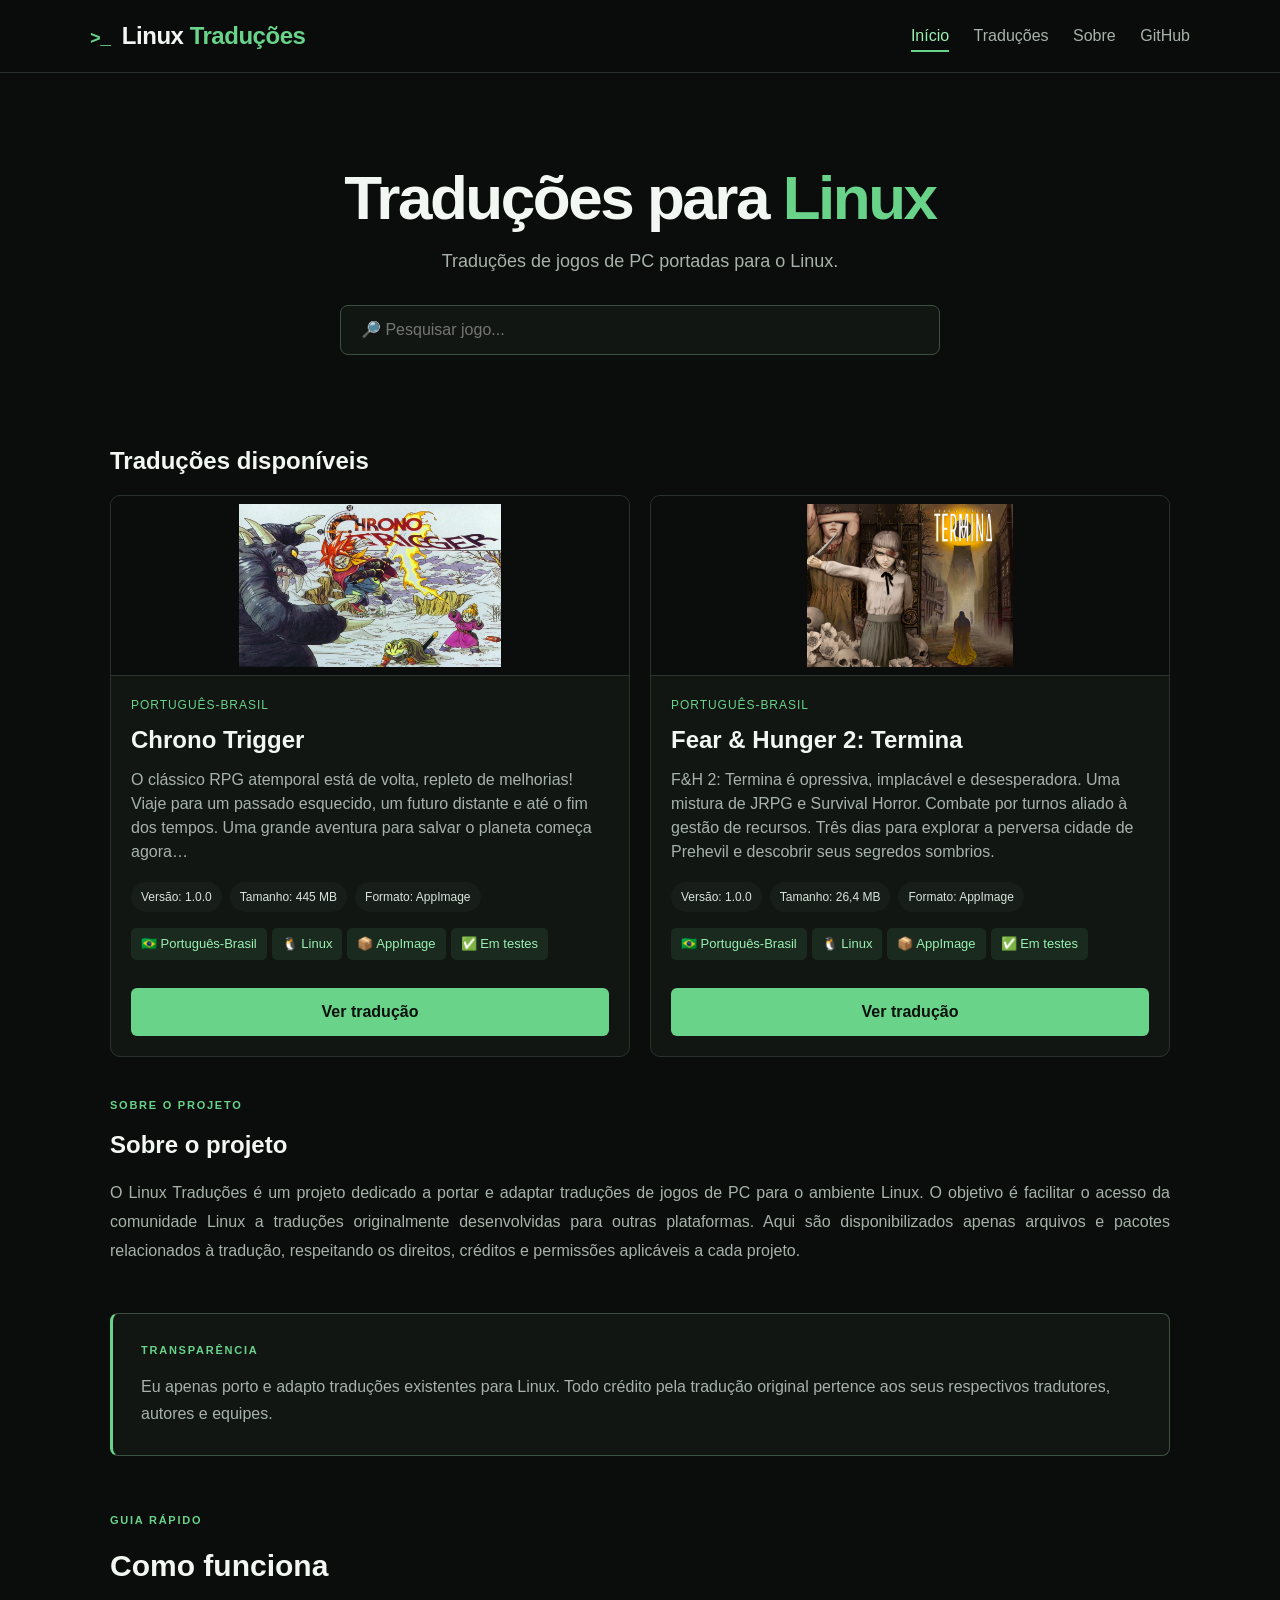
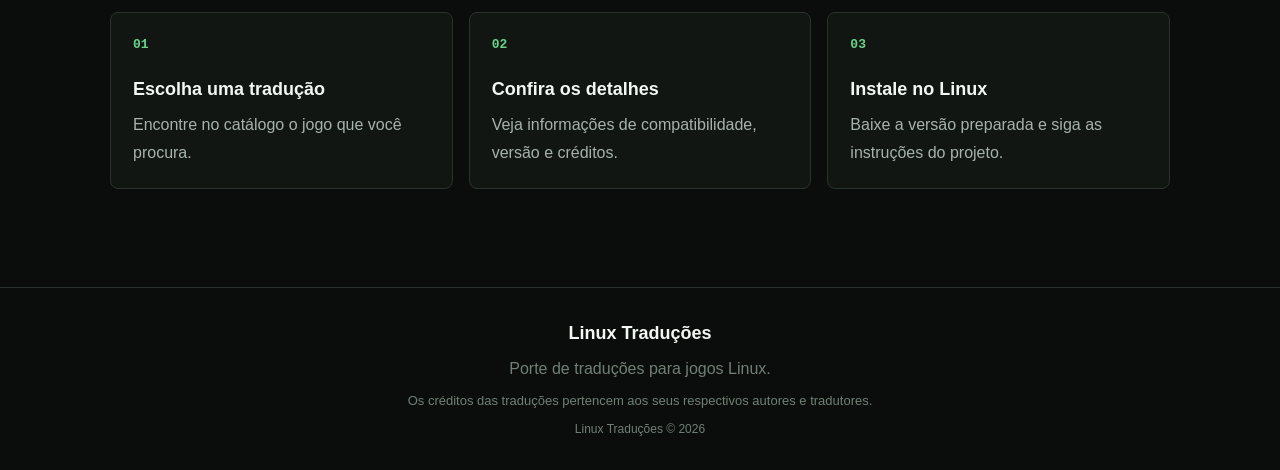
==== index.html @ 88b56964 "Enhance HTML structure and improve JavaScript functionality; add robots.txt and sitemap.xml for SEO" ====
<!DOCTYPE html>
<html lang="pt-BR">
<head>
    <meta charset="UTF-8">
    <meta name="viewport" content="width=device-width, initial-scale=1.0">

    <title>Linux Traduções | Portes para Linux</title>
    <meta name="description" content="Porte e adaptação de traduções de jogos de PC para Linux.">
    <meta name="google-site-verification" content="qwKuwFbZtDAgy5DpODDdMkBwyN-ce8wuxSKkGM_zLjA" />
    <meta http-equiv="Content-Security-Policy" content="default-src 'self'; base-uri 'none'; object-src 'none'; script-src 'self'; style-src 'self'; img-src 'self' data:; connect-src 'self'; form-action 'none'">
    <meta name="referrer" content="strict-origin-when-cross-origin">

    <link rel="stylesheet" href="css/style.css">
</head>

<body>
<header>
    <div class="header-content">
        <div class="logo" aria-label="Linux Traduções">
            <span class="logo-mark">&gt;_</span> Linux <span>Traduções</span>
        </div>

        <nav>
            <a class="active" href="index.html">Início</a>
            <a href="#jogos">Traduções</a>
            <a href="#sobre">Sobre</a>
            <a href="https://github.com/haurylan/linux_traducoes" target="_blank" rel="noopener noreferrer">GitHub</a>
        </nav>
    </div>
</header>

<main>
    <section class="hero">
        <h1>Traduções para <span>Linux</span></h1>
        <p>Traduções de jogos de PC portadas para o Linux.</p>

        <input
            type="text"
            class="search"
            id="search"
            placeholder="🔎 Pesquisar jogo..."
        >
    </section>

    <section class="games" id="jogos">
        <h2>Traduções disponíveis</h2>
        <div class="game-grid" id="gameGrid" aria-live="polite"></div>
    </section>

    <section class="games" id="sobre">
        <p class="eyebrow">SOBRE O PROJETO</p>
        <h2>Sobre o projeto</h2>

        <p class="section-copy">
            O Linux Traduções é um projeto dedicado a portar e adaptar traduções de jogos de PC para o ambiente Linux.
            O objetivo é facilitar o acesso da comunidade Linux a traduções originalmente desenvolvidas para outras plataformas.
            Aqui são disponibilizados apenas arquivos e pacotes relacionados à tradução, respeitando os direitos, créditos e permissões aplicáveis a cada projeto.
        </p>
    </section>

    <section class="info-section" id="creditos">
        <div class="credit-panel">
            <p class="eyebrow">TRANSPARÊNCIA</p>
            <p>
                Eu apenas porto e adapto traduções existentes para Linux.
                Todo crédito pela tradução original pertence aos seus respectivos tradutores, autores e equipes.
            </p>
        </div>
    </section>

    <section class="info-section" id="como-funciona">
        <div class="section-heading">
            <p class="eyebrow">GUIA RÁPIDO</p>
            <h2>Como funciona</h2>
        </div>

        <div class="steps-grid">
            <article class="step-card">
                <span class="step-number">01</span>
                <h3>Escolha uma tradução</h3>
                <p>Encontre no catálogo o jogo que você procura.</p>
            </article>
            <article class="step-card">
                <span class="step-number">02</span>
                <h3>Confira os detalhes</h3>
                <p>Veja informações de compatibilidade, versão e créditos.</p>
            </article>
            <article class="step-card">
                <span class="step-number">03</span>
                <h3>Instale no Linux</h3>
                <p>Baixe a versão preparada e siga as instruções do projeto.</p>
            </article>
        </div>
    </section>
</main>

<footer>
    <div class="footer-content">
        <strong>Linux Traduções</strong>
        <p>Porte de traduções para jogos Linux.</p>
        <p class="footer-note">Os créditos das traduções pertencem aos seus respectivos autores e tradutores.</p>
        <p class="footer-copy">Linux Traduções © 2026</p>
    </div>
</footer>

<script src="js/script.js"></script>
</body>
</html>
---- css/style.css ----
:root {
    --background: #0a0d0b;
    --surface: #111613;
    --surface-raised: #171d19;
    --border: #29332c;
    --border-strong: #3d5142;
    --green: #69d38a;
    --green-bright: #9af0b1;
    --text: #f2f7f3;
    --muted: #a7b3aa;
    --muted-dark: #718077;
}

* {
    box-sizing: border-box;
    margin: 0;
    padding: 0;
}

body {
    font-family: Arial, Helvetica, sans-serif;
    background: var(--background);
    color: var(--text);
    line-height: 1.5;
}

img {
    max-width: 100%;
    display: block;
}

header {
    background: rgba(10, 13, 11, 0.96);
    border-bottom: 1px solid var(--border);
    padding: 18px 20px;
    position: sticky;
    top: 0;
    z-index: 10;
}

.header-content {
    max-width: 1100px;
    margin: auto;
    display: flex;
    align-items: center;
    justify-content: space-between;
    gap: 20px;
}

.logo {
    font-size: 24px;
    font-weight: bold;
    letter-spacing: -0.02em;
}

.logo-mark {
    color: var(--green);
    font-family: monospace;
    font-size: 18px;
    margin-right: 5px;
}

.logo span {
    color: var(--green);
}

nav a {
    color: var(--muted);
    text-decoration: none;
    margin-left: 20px;
    transition: color 0.2s ease;
}

nav a:hover,
nav a.active {
    color: var(--green-bright);
}

nav a.active {
    position: relative;
}

nav a.active::after {
    background: var(--green);
    bottom: -8px;
    content: "";
    height: 2px;
    left: 0;
    position: absolute;
    width: 100%;
}

.hero {
    max-width: 1100px;
    margin: 0 auto;
    padding: 92px 20px 68px;
    text-align: center;
}

.eyebrow {
    color: var(--green);
    font-size: 11px;
    font-weight: bold;
    letter-spacing: 0.16em;
    margin-bottom: 14px;
}

.hero h1 {
    font-size: clamp(38px, 6vw, 62px);
    letter-spacing: -0.04em;
    line-height: 1.05;
    margin-bottom: 18px;
}

.hero h1 span {
    color: var(--green);
}

.hero p {
    color: var(--muted);
    font-size: 18px;
    margin-bottom: 30px;
}

.search {
    width: 100%;
    max-width: 600px;
    padding: 15px 20px;
    border-radius: 8px;
    border: 1px solid var(--border-strong);
    background: var(--surface);
    color: var(--text);
    font-size: 16px;
    outline: none;
}

.search:focus {
    border-color: var(--green);
    box-shadow: 0 0 0 3px rgba(105, 211, 138, 0.1);
}

.games {
    max-width: 1100px;
    margin: 0 auto;
    padding: 20px;
}

.games h2 {
    margin-bottom: 16px;
}

.section-copy {
    color: var(--muted);
    line-height: 1.8;
    max-width: none;
    width: 100%;
    text-align: justify;
}

.game-grid {
    display: grid;
    grid-template-columns: repeat(auto-fit, minmax(280px, 1fr));
    gap: 20px;
}

.game-card {
    background: var(--surface);
    border: 1px solid var(--border);
    border-radius: 10px;
    overflow: hidden;
    transition: transform 0.2s, border-color 0.2s;
}

.game-card:hover {
    transform: translateY(-3px);
    border-color: var(--green);
    box-shadow: 0 12px 30px rgba(0, 0, 0, 0.2);
}

.game-cover {
    width: 100%;
    height: 180px;
    object-fit: contain;
    padding: 8px;
    background: var(--background);
    border-bottom: 1px solid var(--border);
}

.game-content {
    padding: 20px;
}

.game-label {
    color: var(--green);
    font-size: 12px;
    letter-spacing: 0.08em;
    text-transform: uppercase;
    margin-bottom: 8px;
}

.game-card h3 {
    margin-bottom: 10px;
    font-size: 24px;
}

.game-description {
    color: var(--muted);
    line-height: 1.5;
    margin-bottom: 18px;
}

.meta-list {
    display: flex;
    flex-wrap: wrap;
    gap: 8px;
    margin-bottom: 16px;
}

.meta-item {
    display: inline-block;
    background: var(--surface-raised);
    color: #d8e4da;
    font-size: 12px;
    border-radius: 999px;
    padding: 6px 10px;
}

.tag-list {
    margin-bottom: 18px;
}

.tag {
    display: inline-block;
    background: rgba(105, 211, 138, 0.1);
    color: var(--green-bright);
    padding: 6px 10px;
    border-radius: 5px;
    font-size: 13px;
    margin-right: 5px;
    margin-bottom: 10px;
}

.download {
    display: block;
    text-align: center;
    background: var(--green);
    color: #08100b;
    padding: 12px;
    border-radius: 6px;
    text-decoration: none;
    font-weight: bold;
}

.download:hover {
    background: var(--green-bright);
}

.info-section {
    max-width: 1100px;
    margin: 0 auto;
    padding: 28px 20px;
}

.credit-panel {
    background: var(--surface);
    border: 1px solid var(--border-strong);
    border-left: 3px solid var(--green);
    border-radius: 8px;
    padding: 28px;
}

.credit-panel h2,
.section-heading h2 {
    font-size: 30px;
    margin-bottom: 10px;
}

.credit-panel p:last-child,
.step-card p {
    color: var(--muted);
    line-height: 1.7;
}

.section-heading {
    margin-bottom: 24px;
}

.steps-grid {
    display: grid;
    gap: 16px;
    grid-template-columns: repeat(3, 1fr);
}

.step-card {
    background: var(--surface);
    border: 1px solid var(--border);
    border-radius: 8px;
    padding: 22px;
}

.step-number {
    color: var(--green);
    display: block;
    font-family: monospace;
    font-size: 13px;
    font-weight: bold;
    margin-bottom: 22px;
}

.step-card h3 {
    font-size: 18px;
    margin-bottom: 8px;
}

.game-page {
    max-width: 1100px;
    margin: 0 auto;
    padding: 50px 20px;
}

.back-link {
    display: inline-block;
    color: var(--green);
    text-decoration: none;
    margin-bottom: 25px;
}

.back-link:hover {
    color: var(--green-bright);
}

.game-detail {
    display: grid;
    grid-template-columns: minmax(280px, 0.9fr) minmax(0, 1.1fr);
    gap: 35px;
    background: var(--surface);
    border: 1px solid var(--border);
    border-radius: 10px;
    padding: 25px;
}

.game-detail-cover {
    width: 100%;
    height: auto;
    aspect-ratio: 4 / 3;
    min-height: 260px;
    max-height: 460px;
    object-fit: contain;
    padding: 8px;
    background: var(--background);
    border-radius: 6px;
}

.game-detail-content h1 {
    font-size: 42px;
    margin-bottom: 15px;
}

.details-list {
    display: grid;
    grid-template-columns: repeat(2, minmax(0, 1fr));
    gap: 12px;
    margin: 25px 0;
}

.detail-item {
    background: var(--surface-raised);
    border-radius: 6px;
    padding: 12px;
}

.detail-item dt {
    color: var(--muted);
    font-size: 12px;
    margin-bottom: 5px;
}

.detail-item dd {
    color: #ffffff;
}

.translation-info {
    border-top: 1px solid var(--border);
    padding-top: 20px;
    margin-bottom: 25px;
}

.translation-info h2 {
    font-size: 20px;
    margin-bottom: 10px;
}

.translation-info p,
.message-panel p {
    color: var(--muted);
    line-height: 1.7;
}

.detail-download {
    max-width: 280px;
}

.message-panel {
    background: var(--surface);
    border: 1px solid var(--border);
    border-radius: 10px;
    padding: 35px;
    text-align: center;
}

.message-panel h1 {
    margin-bottom: 12px;
}

.message-panel .back-link {
    margin: 25px 0 0;
}

.loading-state,
.empty-state {
    color: var(--muted);
    padding: 20px 0;
}

footer {
    margin-top: 70px;
    padding: 32px 20px;
    text-align: center;
    color: var(--muted-dark);
    border-top: 1px solid var(--border);
}

.footer-content {
    display: grid;
    gap: 10px;
    margin: 0 auto;
    max-width: 1100px;
    justify-items: center;
}

.footer-content strong {
    color: var(--text);
    font-size: 18px;
}

.footer-note {
    font-size: 13px;
    max-width: 700px;
    text-align: center;
}

.footer-copy {
    color: var(--muted-dark);
    font-size: 12px;
}

@media (max-width: 600px) {
    .header-content {
        flex-direction: column;
    }

    nav a {
        margin: 0 8px;
    }

    .hero h1 {
        font-size: 36px;
    }

    .steps-grid {
        grid-template-columns: 1fr;
    }

    .game-detail {
        grid-template-columns: 1fr;
        padding: 18px;
    }

    .game-detail-content h1 {
        font-size: 32px;
    }

    .details-list {
        grid-template-columns: 1fr;
    }

    .detail-download {
        max-width: none;
    }
}
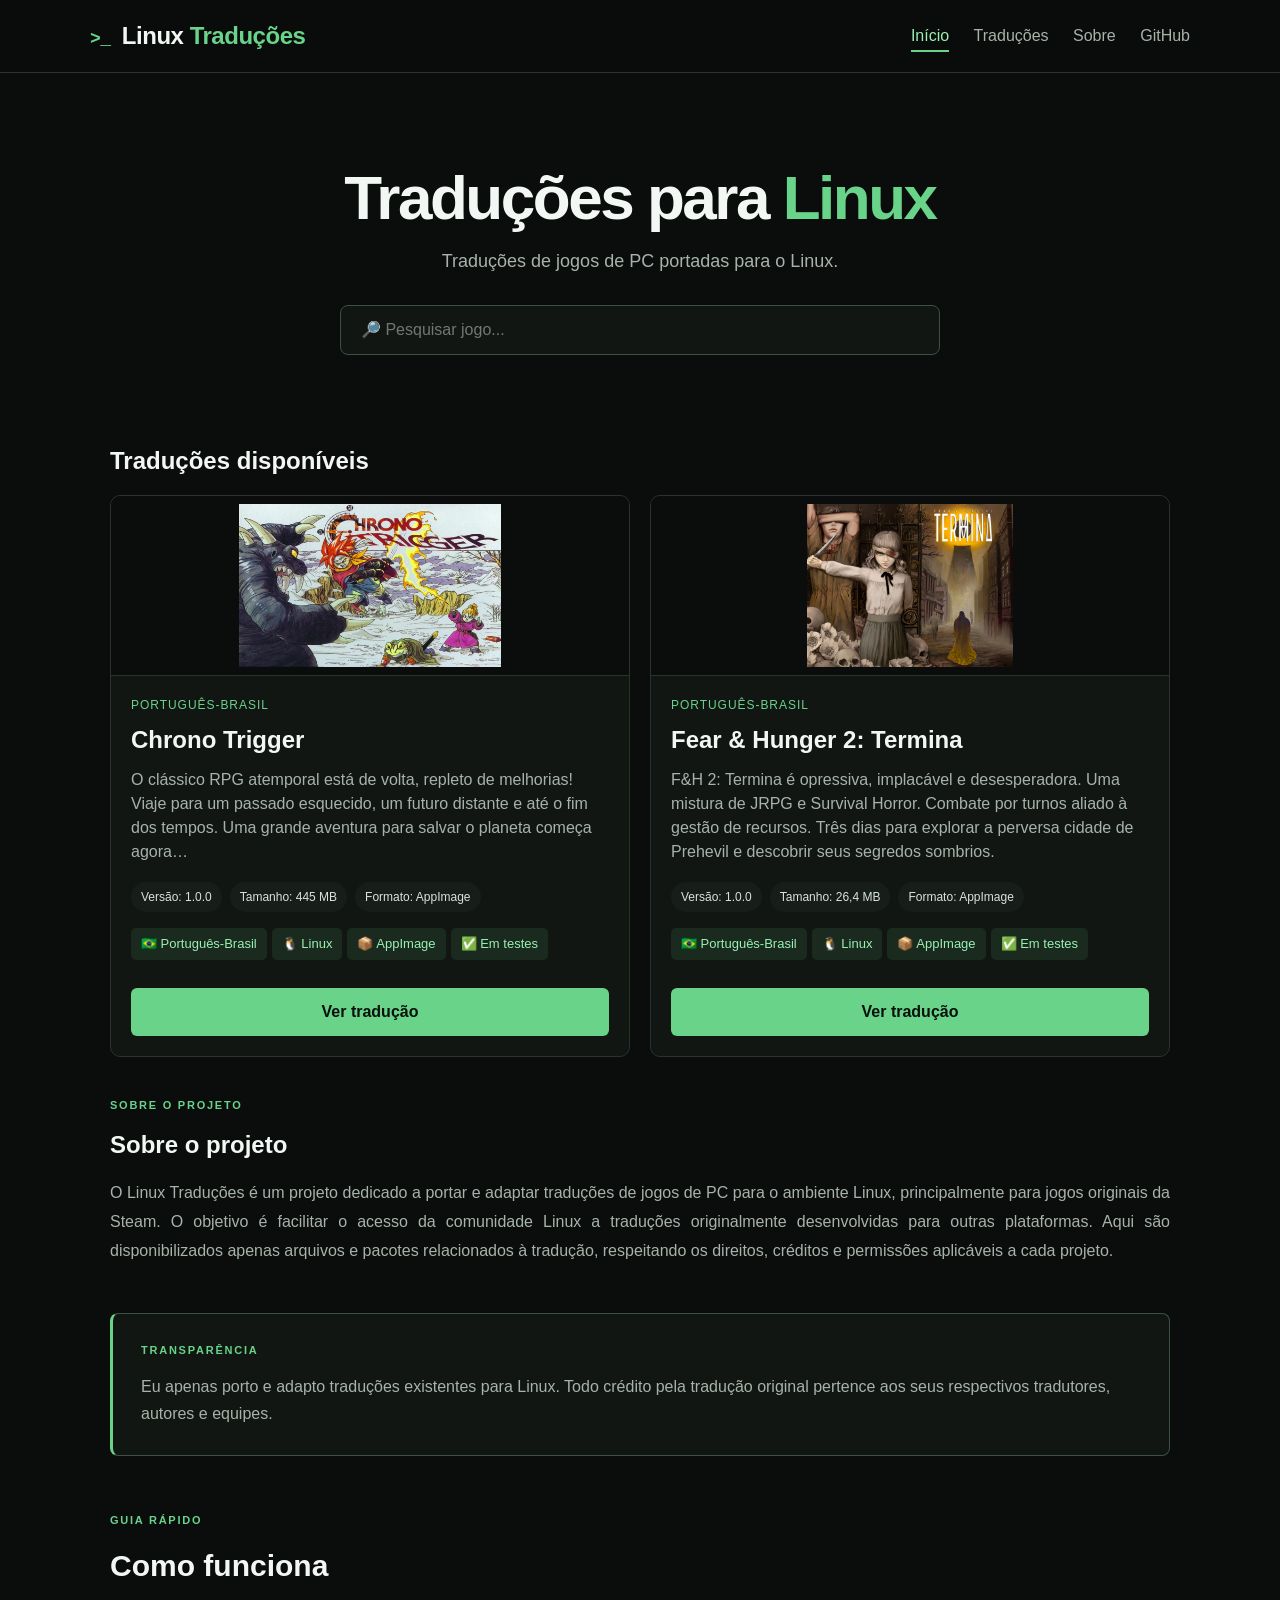
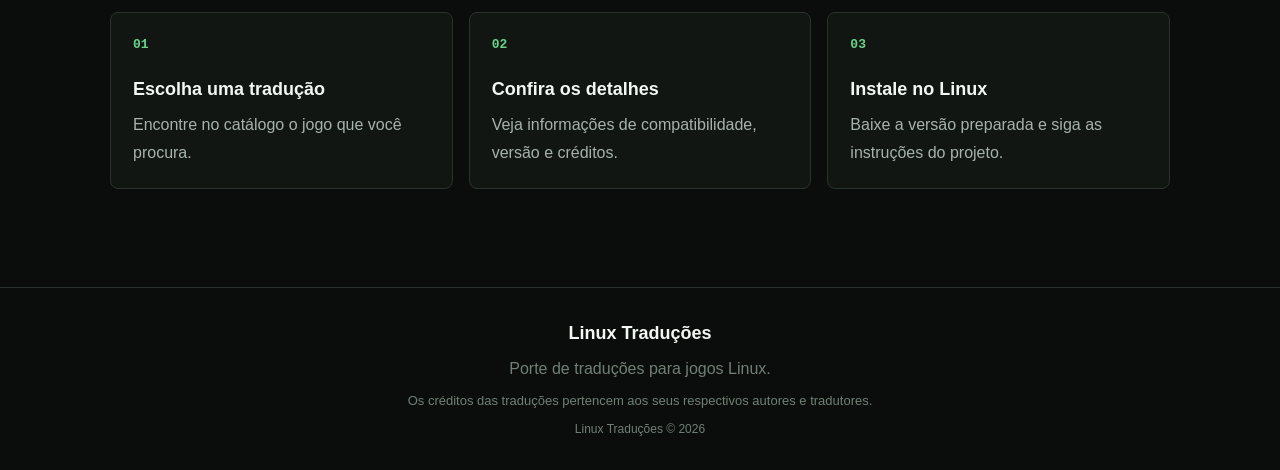
==== commit baea5378: "Update project description to specify focus on Steam games" ====
--- a/index.html
+++ b/index.html
@@ -10,6 +10,7 @@
     <meta http-equiv="Content-Security-Policy" content="default-src 'self'; base-uri 'none'; object-src 'none'; script-src 'self'; style-src 'self'; img-src 'self' data:; connect-src 'self'; form-action 'none'">
     <meta name="referrer" content="strict-origin-when-cross-origin">
 
+    <link rel="icon" type="image/svg+xml" href="img/term.svg">
     <link rel="stylesheet" href="css/style.css">
 </head>
 
@@ -24,7 +25,7 @@
             <a class="active" href="index.html">Início</a>
             <a href="#jogos">Traduções</a>
             <a href="#sobre">Sobre</a>
-            <a href="https://github.com/haurylan/linux_traducoes" target="_blank" rel="noopener noreferrer">GitHub</a>
+            <a href="https://github.com/HaurylanClaan/linux_traducoes" target="_blank" rel="noopener noreferrer">GitHub</a>
         </nav>
     </div>
 </header>
@@ -52,7 +53,7 @@
         <h2>Sobre o projeto</h2>
 
         <p class="section-copy">
-            O Linux Traduções é um projeto dedicado a portar e adaptar traduções de jogos de PC para o ambiente Linux.
+            O Linux Traduções é um projeto dedicado a portar e adaptar traduções de jogos de PC para o ambiente Linux, principalmente para jogos originais da Steam.
             O objetivo é facilitar o acesso da comunidade Linux a traduções originalmente desenvolvidas para outras plataformas.
             Aqui são disponibilizados apenas arquivos e pacotes relacionados à tradução, respeitando os direitos, créditos e permissões aplicáveis a cada projeto.
         </p>
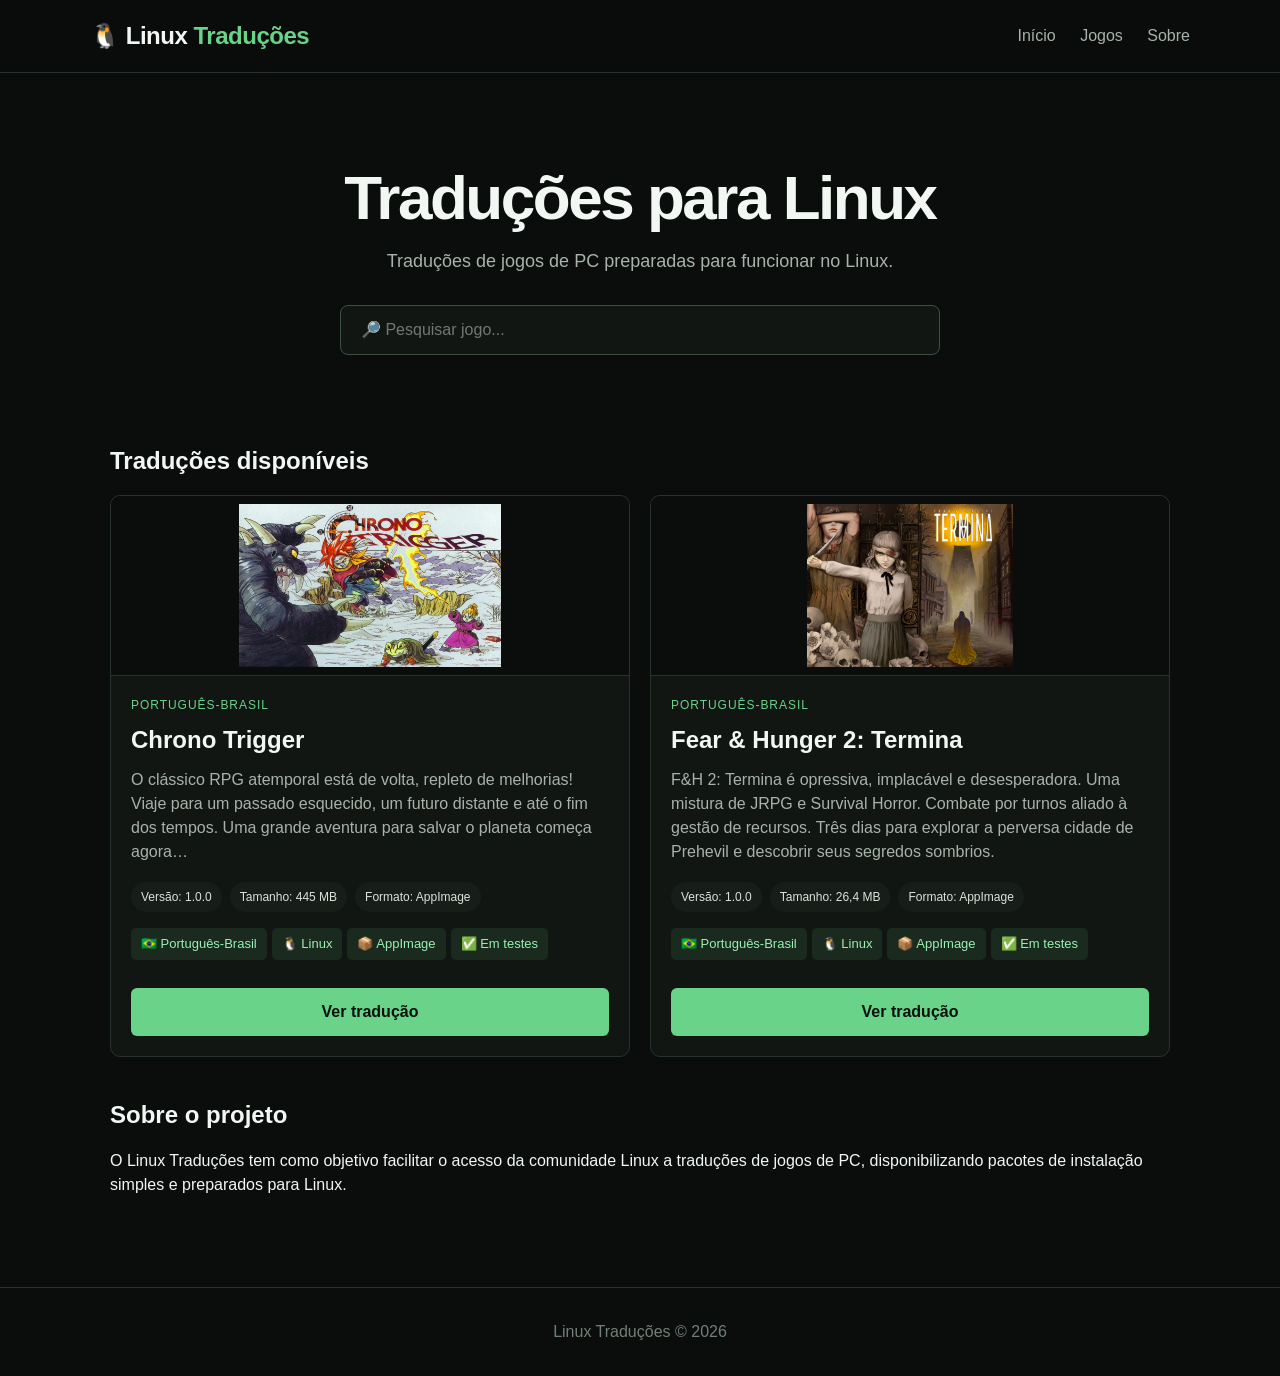
==== commit e6d7371c: "Enhance HTML metadata for SEO and social sharing; add structured data for better indexing" ====
--- a/index.html
+++ b/index.html
@@ -15,95 +15,73 @@
 </head>
 
 <body>
+
 <header>
     <div class="header-content">
-        <div class="logo" aria-label="Linux Traduções">
-            <span class="logo-mark">&gt;_</span> Linux <span>Traduções</span>
+
+        <div class="logo">
+            🐧 Linux <span>Traduções</span>
         </div>
 
         <nav>
-            <a class="active" href="index.html">Início</a>
-            <a href="#jogos">Traduções</a>
+            <a href="index.html">Início</a>
+            <a href="#jogos">Jogos</a>
             <a href="#sobre">Sobre</a>
-            <a href="https://github.com/HaurylanClaan/linux_traducoes" target="_blank" rel="noopener noreferrer">GitHub</a>
         </nav>
+
     </div>
 </header>
 
-<main>
-    <section class="hero">
-        <h1>Traduções para <span>Linux</span></h1>
-        <p>Traduções de jogos de PC portadas para o Linux.</p>
 
-        <input
-            type="text"
-            class="search"
-            id="search"
-            placeholder="🔎 Pesquisar jogo..."
-        >
-    </section>
+<section class="hero">
 
-    <section class="games" id="jogos">
-        <h2>Traduções disponíveis</h2>
-        <div class="game-grid" id="gameGrid" aria-live="polite"></div>
-    </section>
+    <h1>Traduções para Linux</h1>
 
-    <section class="games" id="sobre">
-        <p class="eyebrow">SOBRE O PROJETO</p>
-        <h2>Sobre o projeto</h2>
+    <p>
+        Traduções de jogos de PC preparadas para funcionar no Linux.
+    </p>
 
-        <p class="section-copy">
-            O Linux Traduções é um projeto dedicado a portar e adaptar traduções de jogos de PC para o ambiente Linux, principalmente para jogos originais da Steam.
-            O objetivo é facilitar o acesso da comunidade Linux a traduções originalmente desenvolvidas para outras plataformas.
-            Aqui são disponibilizados apenas arquivos e pacotes relacionados à tradução, respeitando os direitos, créditos e permissões aplicáveis a cada projeto.
-        </p>
-    </section>
+    <input
+        type="text"
+        class="search"
+        id="search"
+        placeholder="🔎 Pesquisar jogo..."
+    >
 
-    <section class="info-section" id="creditos">
-        <div class="credit-panel">
-            <p class="eyebrow">TRANSPARÊNCIA</p>
-            <p>
-                Eu apenas porto e adapto traduções existentes para Linux.
-                Todo crédito pela tradução original pertence aos seus respectivos tradutores, autores e equipes.
-            </p>
-        </div>
-    </section>
+</section>
 
-    <section class="info-section" id="como-funciona">
-        <div class="section-heading">
-            <p class="eyebrow">GUIA RÁPIDO</p>
-            <h2>Como funciona</h2>
-        </div>
 
-        <div class="steps-grid">
-            <article class="step-card">
-                <span class="step-number">01</span>
-                <h3>Escolha uma tradução</h3>
-                <p>Encontre no catálogo o jogo que você procura.</p>
-            </article>
-            <article class="step-card">
-                <span class="step-number">02</span>
-                <h3>Confira os detalhes</h3>
-                <p>Veja informações de compatibilidade, versão e créditos.</p>
-            </article>
-            <article class="step-card">
-                <span class="step-number">03</span>
-                <h3>Instale no Linux</h3>
-                <p>Baixe a versão preparada e siga as instruções do projeto.</p>
-            </article>
-        </div>
-    </section>
-</main>
+<section class="games" id="jogos">
+
+    <h2>Traduções disponíveis</h2>
+
+    <div class="game-grid" id="gameGrid" aria-live="polite"></div>
+
+</section>
+
+
+<section class="games" id="sobre">
+
+    <h2>Sobre o projeto</h2>
+
+    <p style="color:#aeb4c0; line-height:1.7;">
+        O Linux Traduções tem como objetivo facilitar o acesso
+        da comunidade Linux a traduções de jogos de PC,
+        disponibilizando pacotes de instalação simples e
+        preparados para Linux.
+    </p>
+
+</section>
+
 
 <footer>
-    <div class="footer-content">
-        <strong>Linux Traduções</strong>
-        <p>Porte de traduções para jogos Linux.</p>
-        <p class="footer-note">Os créditos das traduções pertencem aos seus respectivos autores e tradutores.</p>
-        <p class="footer-copy">Linux Traduções © 2026</p>
-    </div>
+
+    Linux Traduções © 2026
+
 </footer>
 
+
 <script src="js/script.js"></script>
+
 </body>
-</html>+</html>
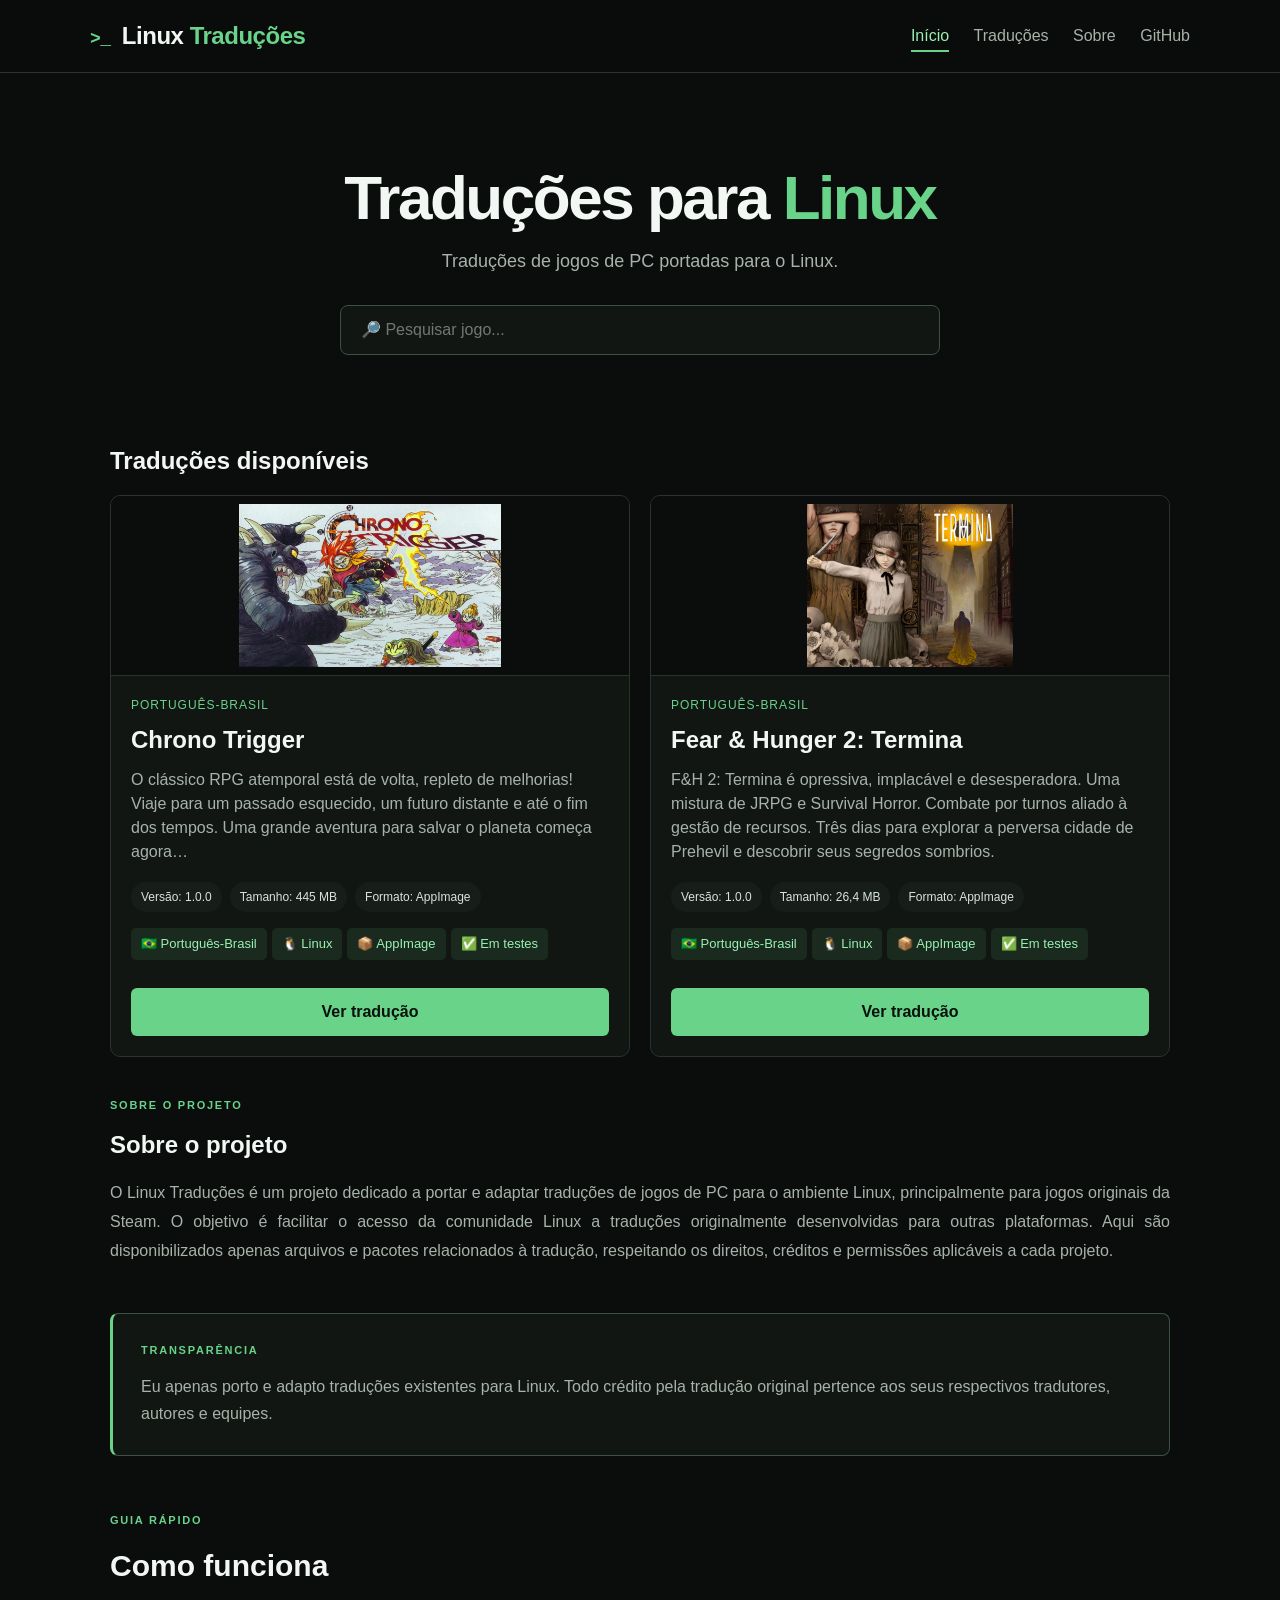
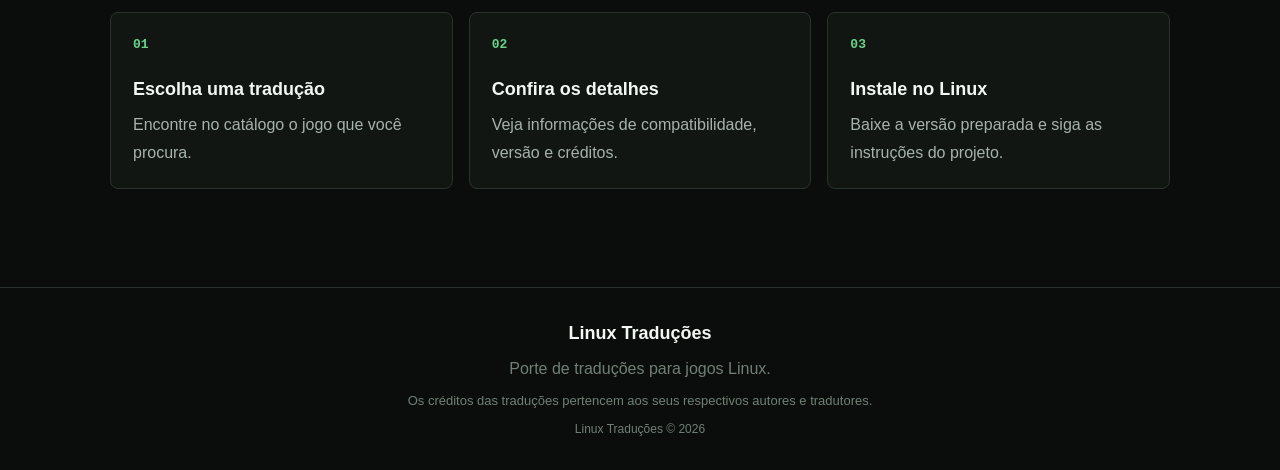
==== commit 40d63791: "Resolve merge conflict in index.html" ====
--- a/index.html
+++ b/index.html
@@ -7,81 +7,116 @@
     <title>Linux Traduções | Portes para Linux</title>
     <meta name="description" content="Porte e adaptação de traduções de jogos de PC para Linux.">
     <meta name="google-site-verification" content="qwKuwFbZtDAgy5DpODDdMkBwyN-ce8wuxSKkGM_zLjA" />
-    <meta http-equiv="Content-Security-Policy" content="default-src 'self'; base-uri 'none'; object-src 'none'; script-src 'self'; style-src 'self'; img-src 'self' data:; connect-src 'self'; form-action 'none'">
+    <meta name="robots" content="index, follow, max-image-preview:large, max-snippet:-1, max-video-preview:-1">
+    <meta name="application-name" content="Linux Traduções">
+    <meta name="apple-mobile-web-app-title" content="Linux Traduções">
+    <meta name="theme-color" content="#101512">
+    <meta http-equiv="Content-Security-Policy" content="default-src 'self'; base-uri 'none'; object-src 'none'; script-src 'self' 'unsafe-inline'; style-src 'self'; img-src 'self' data:; connect-src 'self'; form-action 'none'">
     <meta name="referrer" content="strict-origin-when-cross-origin">
+    <link rel="canonical" href="https://haurylanclaan.github.io/linux_traducoes/">
+
+    <meta property="og:site_name" content="Linux Traduções">
+    <meta property="og:type" content="website">
+    <meta property="og:title" content="Linux Traduções | Portes para Linux">
+    <meta property="og:description" content="Porte e adaptação de traduções de jogos de PC para Linux.">
+    <meta property="og:url" content="https://haurylanclaan.github.io/linux_traducoes/">
+    <meta property="og:image" content="https://haurylanclaan.github.io/linux_traducoes/img/term.svg">
+    <meta name="twitter:card" content="summary_large_image">
 
     <link rel="icon" type="image/svg+xml" href="img/term.svg">
     <link rel="stylesheet" href="css/style.css">
 </head>
 
 <body>
-
 <header>
     <div class="header-content">
-
-        <div class="logo">
-            🐧 Linux <span>Traduções</span>
+        <div class="logo" aria-label="Linux Traduções">
+            <span class="logo-mark">&gt;_</span> Linux <span>Traduções</span>
         </div>
 
         <nav>
-            <a href="index.html">Início</a>
-            <a href="#jogos">Jogos</a>
+            <a class="active" href="index.html">Início</a>
+            <a href="#jogos">Traduções</a>
             <a href="#sobre">Sobre</a>
+            <a href="https://github.com/HaurylanClaan/linux_traducoes" target="_blank" rel="noopener noreferrer">GitHub</a>
         </nav>
-
     </div>
 </header>
 
+<main>
+    <section class="hero">
+        <h1>Traduções para <span>Linux</span></h1>
+        <p>Traduções de jogos de PC portadas para o Linux.</p>
 
-<section class="hero">
+        <input
+            type="text"
+            class="search"
+            id="search"
+            placeholder="🔎 Pesquisar jogo..."
+        >
+    </section>
 
-    <h1>Traduções para Linux</h1>
+    <section class="games" id="jogos">
+        <h2>Traduções disponíveis</h2>
+        <div class="game-grid" id="gameGrid" aria-live="polite"></div>
+    </section>
 
-    <p>
-        Traduções de jogos de PC preparadas para funcionar no Linux.
-    </p>
+    <section class="games" id="sobre">
+        <p class="eyebrow">SOBRE O PROJETO</p>
+        <h2>Sobre o projeto</h2>
 
-    <input
-        type="text"
-        class="search"
-        id="search"
-        placeholder="🔎 Pesquisar jogo..."
-    >
+        <p class="section-copy">
+            O Linux Traduções é um projeto dedicado a portar e adaptar traduções de jogos de PC para o ambiente Linux, principalmente para jogos originais da Steam.
+            O objetivo é facilitar o acesso da comunidade Linux a traduções originalmente desenvolvidas para outras plataformas.
+            Aqui são disponibilizados apenas arquivos e pacotes relacionados à tradução, respeitando os direitos, créditos e permissões aplicáveis a cada projeto.
+        </p>
+    </section>
 
-</section>
+    <section class="info-section" id="creditos">
+        <div class="credit-panel">
+            <p class="eyebrow">TRANSPARÊNCIA</p>
+            <p>
+                Eu apenas porto e adapto traduções existentes para Linux.
+                Todo crédito pela tradução original pertence aos seus respectivos tradutores, autores e equipes.
+            </p>
+        </div>
+    </section>
 
+    <section class="info-section" id="como-funciona">
+        <div class="section-heading">
+            <p class="eyebrow">GUIA RÁPIDO</p>
+            <h2>Como funciona</h2>
+        </div>
 
-<section class="games" id="jogos">
-
-    <h2>Traduções disponíveis</h2>
-
-    <div class="game-grid" id="gameGrid" aria-live="polite"></div>
-
-</section>
-
-
-<section class="games" id="sobre">
-
-    <h2>Sobre o projeto</h2>
-
-    <p style="color:#aeb4c0; line-height:1.7;">
-        O Linux Traduções tem como objetivo facilitar o acesso
-        da comunidade Linux a traduções de jogos de PC,
-        disponibilizando pacotes de instalação simples e
-        preparados para Linux.
-    </p>
-
-</section>
-
+        <div class="steps-grid">
+            <article class="step-card">
+                <span class="step-number">01</span>
+                <h3>Escolha uma tradução</h3>
+                <p>Encontre no catálogo o jogo que você procura.</p>
+            </article>
+            <article class="step-card">
+                <span class="step-number">02</span>
+                <h3>Confira os detalhes</h3>
+                <p>Veja informações de compatibilidade, versão e créditos.</p>
+            </article>
+            <article class="step-card">
+                <span class="step-number">03</span>
+                <h3>Instale no Linux</h3>
+                <p>Baixe a versão preparada e siga as instruções do projeto.</p>
+            </article>
+        </div>
+    </section>
+</main>
 
 <footer>
-
-    Linux Traduções © 2026
-
+    <div class="footer-content">
+        <strong>Linux Traduções</strong>
+        <p>Porte de traduções para jogos Linux.</p>
+        <p class="footer-note">Os créditos das traduções pertencem aos seus respectivos autores e tradutores.</p>
+        <p class="footer-copy">Linux Traduções © 2026</p>
+    </div>
 </footer>
 
-
 <script src="js/script.js"></script>
-
 </body>
-</html>
+</html>
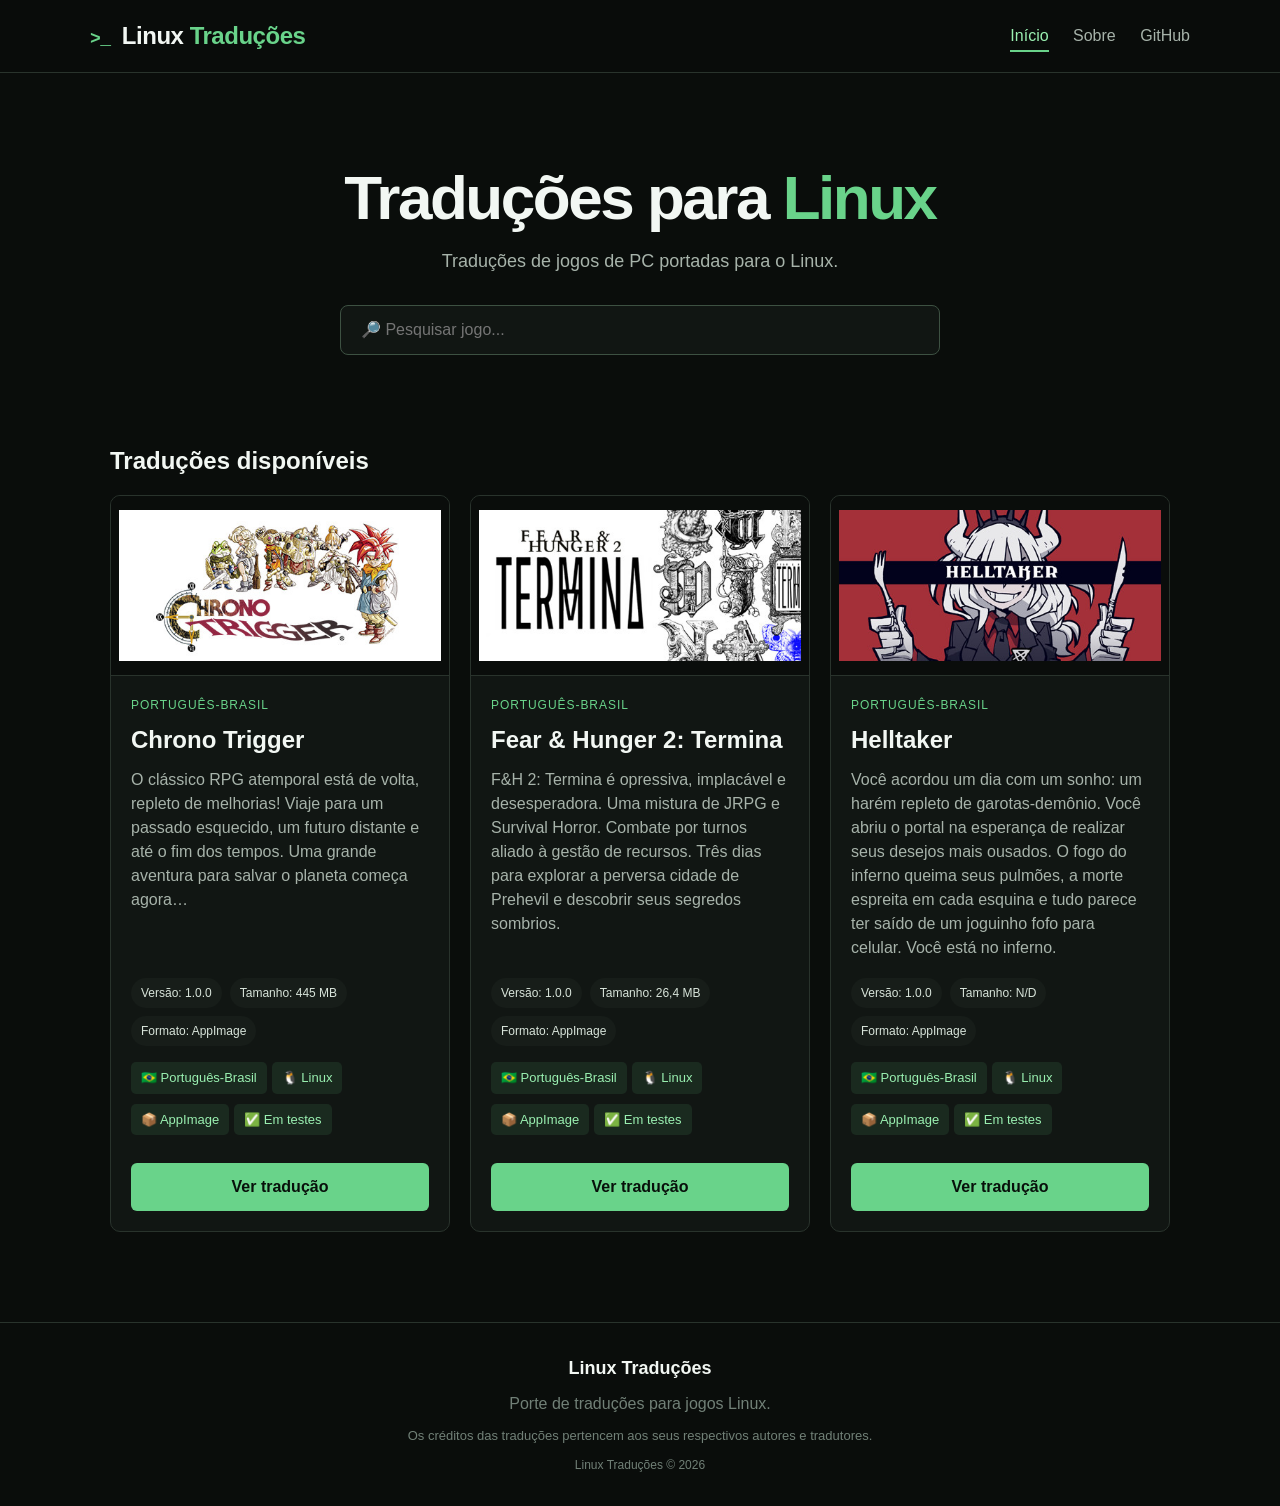
==== commit 3b469571: "Add pagination and search functionality; create 'Sobre' page with project details" ====
--- a/index.html
+++ b/index.html
@@ -36,8 +36,7 @@
 
         <nav>
             <a class="active" href="index.html">Início</a>
-            <a href="#jogos">Traduções</a>
-            <a href="#sobre">Sobre</a>
+            <a href="sobre.html">Sobre</a>
             <a href="https://github.com/HaurylanClaan/linux_traducoes" target="_blank" rel="noopener noreferrer">GitHub</a>
         </nav>
     </div>
@@ -49,9 +48,10 @@
         <p>Traduções de jogos de PC portadas para o Linux.</p>
 
         <input
-            type="text"
+            type="search"
             class="search"
             id="search"
+            aria-label="Pesquisar traduções por jogo ou característica"
             placeholder="🔎 Pesquisar jogo..."
         >
     </section>
@@ -59,53 +59,10 @@
     <section class="games" id="jogos">
         <h2>Traduções disponíveis</h2>
         <div class="game-grid" id="gameGrid" aria-live="polite"></div>
+        <p class="empty-state" id="noResults" hidden>Nenhum jogo encontrado.</p>
+        <nav class="pagination" id="pagination" aria-label="Páginas de traduções"></nav>
     </section>
 
-    <section class="games" id="sobre">
-        <p class="eyebrow">SOBRE O PROJETO</p>
-        <h2>Sobre o projeto</h2>
-
-        <p class="section-copy">
-            O Linux Traduções é um projeto dedicado a portar e adaptar traduções de jogos de PC para o ambiente Linux, principalmente para jogos originais da Steam.
-            O objetivo é facilitar o acesso da comunidade Linux a traduções originalmente desenvolvidas para outras plataformas.
-            Aqui são disponibilizados apenas arquivos e pacotes relacionados à tradução, respeitando os direitos, créditos e permissões aplicáveis a cada projeto.
-        </p>
-    </section>
-
-    <section class="info-section" id="creditos">
-        <div class="credit-panel">
-            <p class="eyebrow">TRANSPARÊNCIA</p>
-            <p>
-                Eu apenas porto e adapto traduções existentes para Linux.
-                Todo crédito pela tradução original pertence aos seus respectivos tradutores, autores e equipes.
-            </p>
-        </div>
-    </section>
-
-    <section class="info-section" id="como-funciona">
-        <div class="section-heading">
-            <p class="eyebrow">GUIA RÁPIDO</p>
-            <h2>Como funciona</h2>
-        </div>
-
-        <div class="steps-grid">
-            <article class="step-card">
-                <span class="step-number">01</span>
-                <h3>Escolha uma tradução</h3>
-                <p>Encontre no catálogo o jogo que você procura.</p>
-            </article>
-            <article class="step-card">
-                <span class="step-number">02</span>
-                <h3>Confira os detalhes</h3>
-                <p>Veja informações de compatibilidade, versão e créditos.</p>
-            </article>
-            <article class="step-card">
-                <span class="step-number">03</span>
-                <h3>Instale no Linux</h3>
-                <p>Baixe a versão preparada e siga as instruções do projeto.</p>
-            </article>
-        </div>
-    </section>
 </main>
 
 <footer>
--- a/css/style.css
+++ b/css/style.css
@@ -163,12 +163,51 @@
     gap: 20px;
 }
 
+.pagination {
+    display: flex;
+    flex-wrap: wrap;
+    justify-content: center;
+    gap: 8px;
+    margin-top: 28px;
+}
+
+.pagination[hidden] {
+    display: none;
+}
+
+.page-button {
+    min-width: 40px;
+    height: 40px;
+    padding: 0 10px;
+    border: 1px solid var(--border-strong);
+    border-radius: 6px;
+    background: var(--surface);
+    color: var(--text);
+    font: inherit;
+    cursor: pointer;
+}
+
+.page-button:hover,
+.page-button.active {
+    border-color: var(--green);
+    background: var(--green);
+    color: #08100b;
+}
+
 .game-card {
+    display: flex;
+    flex-direction: column;
+    height: 100%;
     background: var(--surface);
     border: 1px solid var(--border);
     border-radius: 10px;
     overflow: hidden;
     transition: transform 0.2s, border-color 0.2s;
+}
+
+.game-card[hidden],
+.empty-state[hidden] {
+    display: none !important;
 }
 
 .game-card:hover {
@@ -187,6 +226,9 @@
 }
 
 .game-content {
+    display: flex;
+    flex-direction: column;
+    flex: 1;
     padding: 20px;
 }
 
@@ -207,6 +249,7 @@
     color: var(--muted);
     line-height: 1.5;
     margin-bottom: 18px;
+    flex: 1;
 }
 
 .meta-list {
@@ -242,6 +285,7 @@
 
 .download {
     display: block;
+    margin-top: auto;
     text-align: center;
     background: var(--green);
     color: #08100b;
@@ -394,6 +438,13 @@
 .message-panel p {
     color: var(--muted);
     line-height: 1.7;
+    white-space: pre-line;
+}
+
+.translation-info a {
+    color: var(--green-bright);
+    text-decoration: underline;
+    word-break: break-word;
 }
 
 .detail-download {
